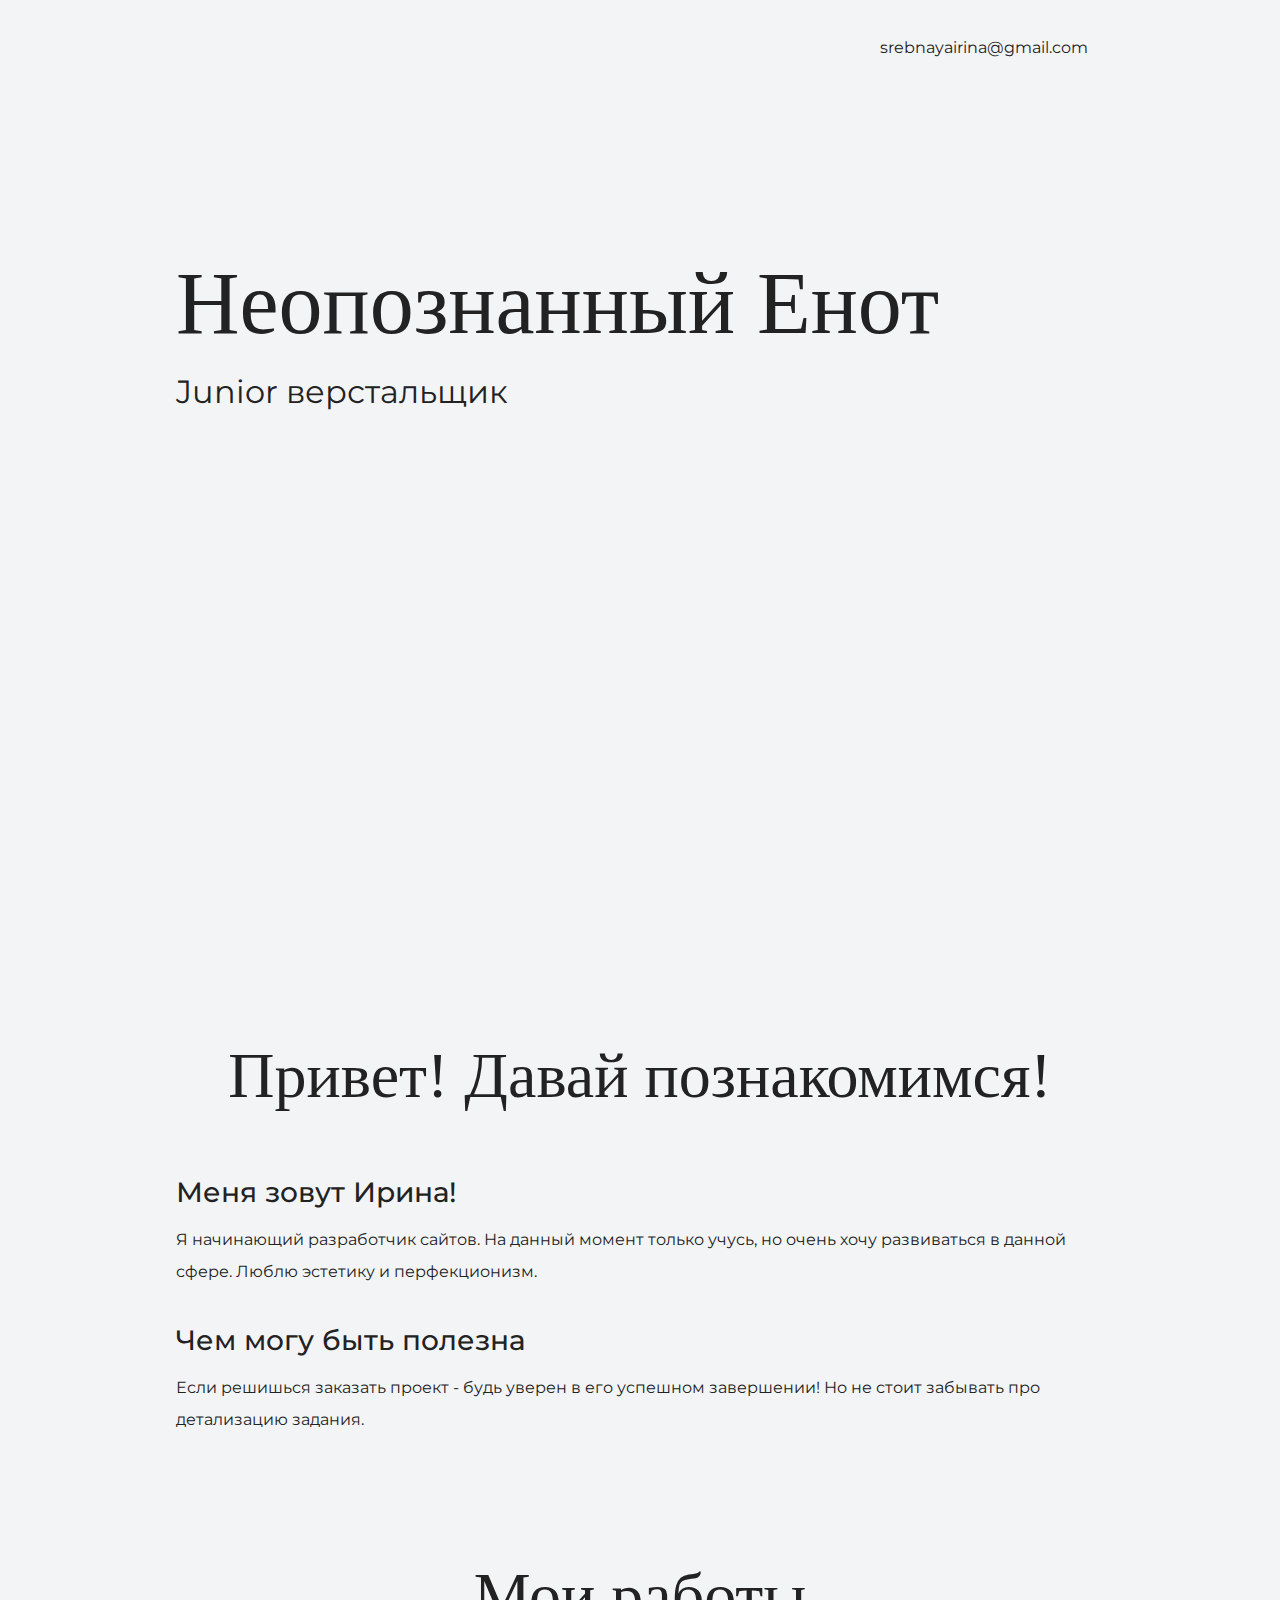
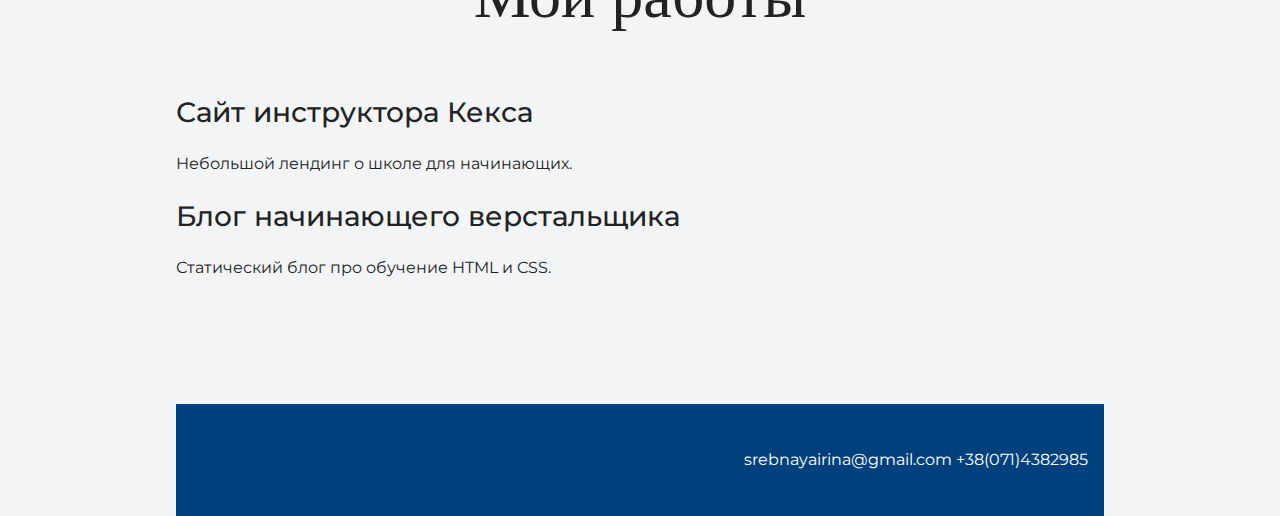
==== index.html @ e0a2facb "Загружает файлы сайта" ====
<!DOCTYPE html>
<html lang="ru">
  <head>
    <meta charset="UTF-8">
    <link rel="stylesheet" href="style.css">
    <title>Портфолио Junior верстальщика</title>
	<link href="https://fonts.googleapis.com/css?family=Montserrat:400,500,700|Old+Standard+TT&display=swap&subset=cyrillic" rel="stylesheet">
  </head>

  <body>
  <div class="container">
    <header class="page-header">
      <div class="container">
	  srebnayairina@gmail.com
	  </div>
    </header>
  </div>

	<div class="container">
    <section class="hero-image">
      <h1 class="heading">Неопознанный Енот</h1>
      <p>Junior верстальщик</p>
    </section>
	</div>

    <div class="container">
	<section class="intro">
      <h2 class="subheading">Привет! Давай познакомимся!</h2>
      <h3>Меня зовут Ирина!</h3>
      <p>Я начинающий разработчик сайтов. На данный момент только учусь, но очень хочу развиваться в данной сфере.
		 Люблю эстетику и перфекционизм.</p>
      <h3>Чем могу быть полезна</h3>
      <p>Если решишься заказать проект - будь уверен в его успешном завершении! 
		 Но не стоит забывать про детализацию задания. </p>
    </section>
	</div>

    <div class="container">
	<section class="portfolio">
      <h2 class="subheading">Мои работы</h2>

      <h3>Сайт инструктора Кекса</h3>
      <p>Небольшой лендинг о школе для начинающих.</p>

      <h3>Блог начинающего верстальщика</h3>
      <p>Статический блог про обучение HTML и CSS.</p>
    </section>
	</div>

    <div class="container">
	<footer class="page-footer">
      <div class="container">
	  srebnayairina@gmail.com
	  +38(071)4382985
	  </div>
    </footer>
	</div>
  </body>
</html>
---- style.css ----
body {
  margin: 0;
  min-width: 960px;
  font-family: "Montserrat", "Helvetica", "Arial", sans-serif;
  font-size: 16px;
  line-height: 32px;
  color: #222222;
  background-color: #f2f4f6;
  background-image: url("img/hero-bg.jpg");
  background-repeat: no-repeat;
  background-position: top center;
}

.container {
  max-width: 928px;
  margin: 0 auto;
  padding: 0 16px;
}

.page-header {
  margin: 0 0 160px;
  padding: 32px 0 32px;
}

.page-header .container,
.page-footer .container {
  max-width: 1408px;
  text-align: right;
}

.page-header a {
  margin-left: 56px;
  color: #288be6;
  text-decoration: none;
  background-repeat: no-repeat;
  background-position: left;
}

.header-email {
  padding-left: 30px;
  background-image: url("img/icon-email-header.svg");
}

.header-phone {
  padding-left: 25px;
  background-image: url("img/icon-phone-header.svg");
}

.hero-image {
  margin-bottom: 620px;
}

.hero-image .container {
  max-width: 1408px;
  text-align: center;
}

.heading {
  margin: 0 0 16px;
  font-family: "Old Standard TT", "Times", "Times New Roman", serif;
  font-size: 88px;
  line-height: 96px;
  font-weight: 400;
}

.hero-image p {
  margin: 0;
  font-size: 32px;
  line-height: 48px;
}

.intro {
  margin: 0 0 120px;
}

.subheading {
  margin: 0 0 56px;
  font-family: "Old Standard TT", "Times", "Times New Roman", serif;
  font-size: 64px;
  line-height: 80px;
  font-weight: 400;
  text-align: center;
}

.user-image {
  margin: 0 0 32px;
  text-align: center;
}

.intro h3,
.portfolio h3 {
  margin: 0 0 12px;
  font-size: 28px;
  line-height: 40px;
  font-weight: 500;
}

.intro p {
  margin: 0 0 32px;
}

.skills-list {
  margin: 0;
  padding: 0;
}

.skills-list dt {
  padding-left: 32px;
  background-repeat: no-repeat;
  background-position: left;
}

.skill-html {
  background-image: url("img/icon-html.svg");
}

.skill-css {
  background-image: url("img/icon-css.svg");
}

.level {
  margin: 4px 0 16px;
  padding: 0;
  height: 14px;
  font-size: 0;
  background-color: #ffffff;
  border: 1px solid #86c3fa;
  border-radius: 8px;
}

.level div {
  margin: 1px;
  height: 12px;
  background-color: #288be6;
  border-radius: 6px;
}

.portfolio {
  margin: 0 0 120px;
}

.projects {
  margin: 0;
  padding: 0;
  list-style: none;
}

.projects li {
  margin: 0 0 80px;
}

.project-image {
  margin: 0 0 24px;
  text-align: center;
}

.projects p {
  margin: 0 0 24px;
}

.button {
  padding: 6px 20px;
  display: inline-block;
  vertical-align: baseline;
  text-decoration: none;
  text-transform: uppercase;
  border-radius: 4px;
  background-color: #288be6;
  color: #ffffff;
}

.page-footer {
  padding: 40px 0;
  background-color: #00417d;
  color: #ffffff;
}

.page-footer a {
  margin-left: 56px;
  color: inherit;
  text-decoration: none;
  background-repeat: no-repeat;
  background-position: left;
}

.footer-email {
  padding-left: 30px;
  background-image: url("img/icon-email-footer.svg");
}

.footer-phone {
  padding-left: 25px;
  background-image: url("img/icon-phone-footer.svg");
}
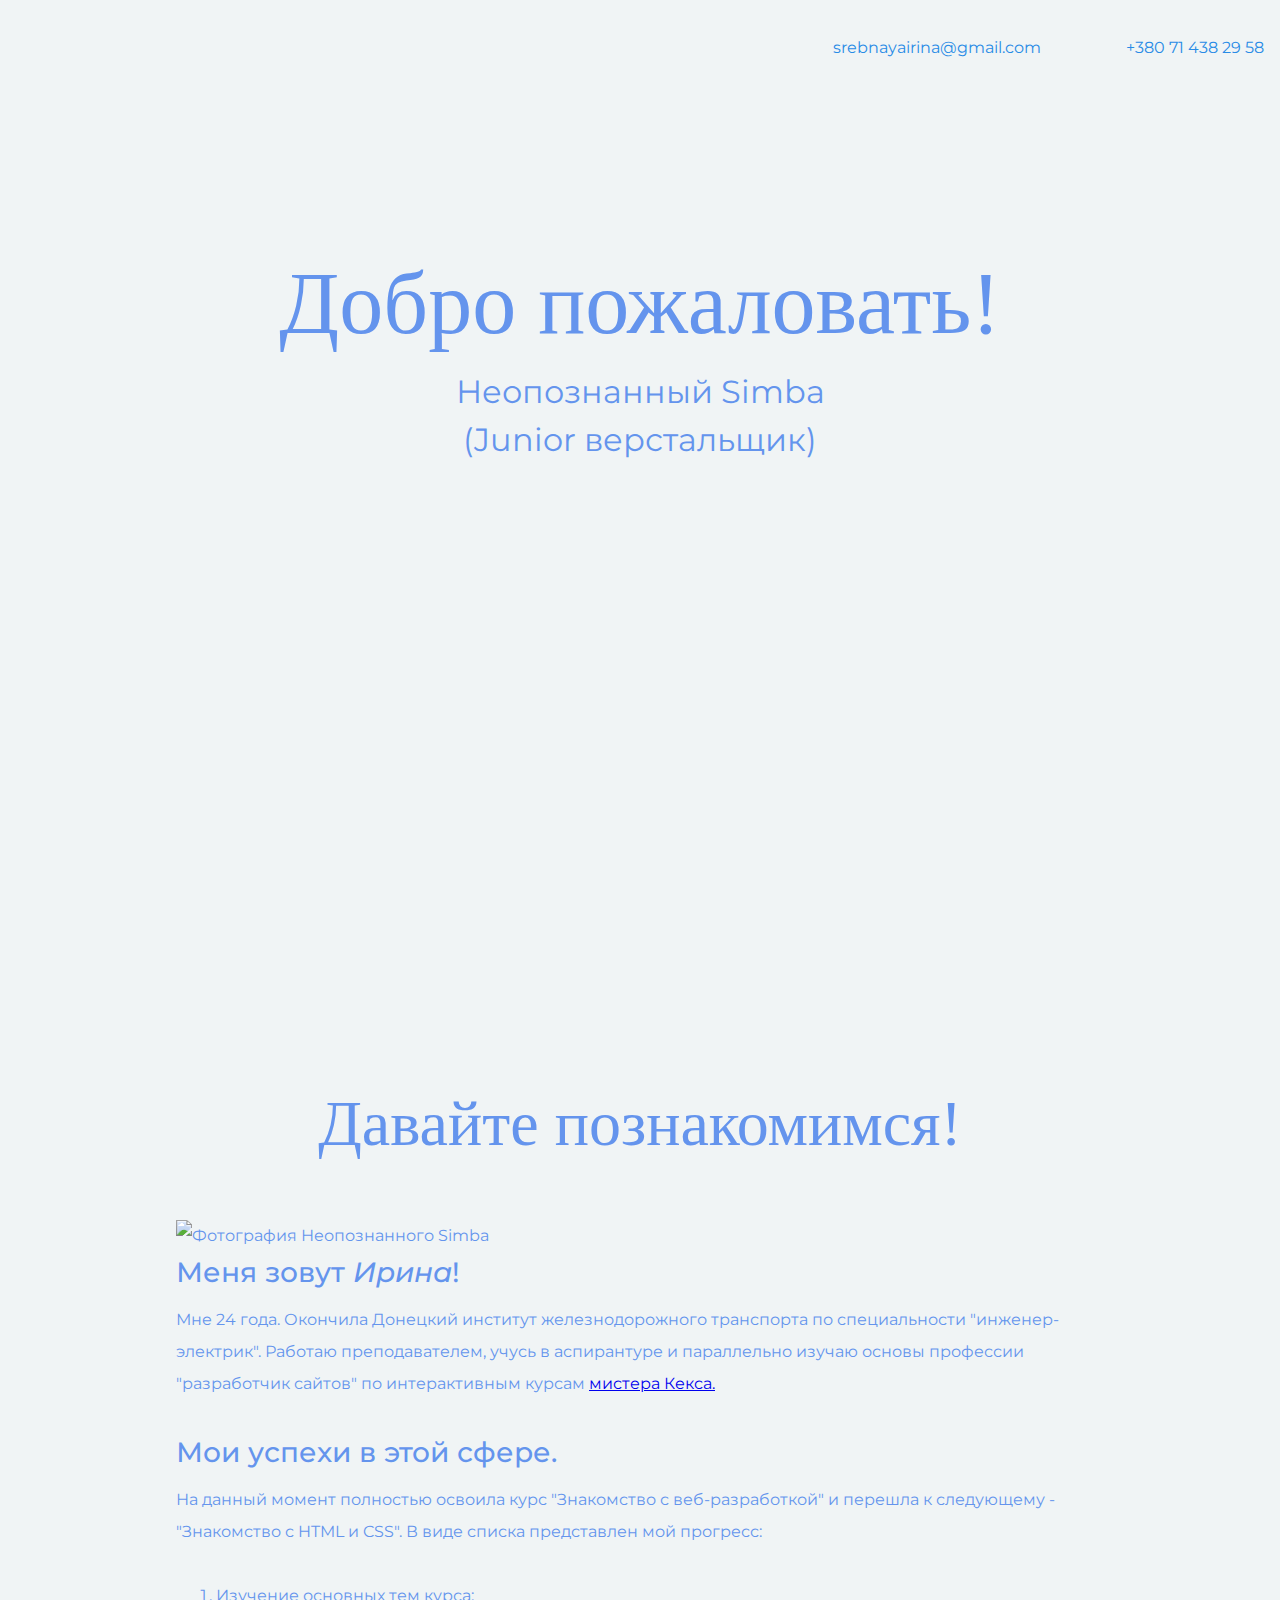
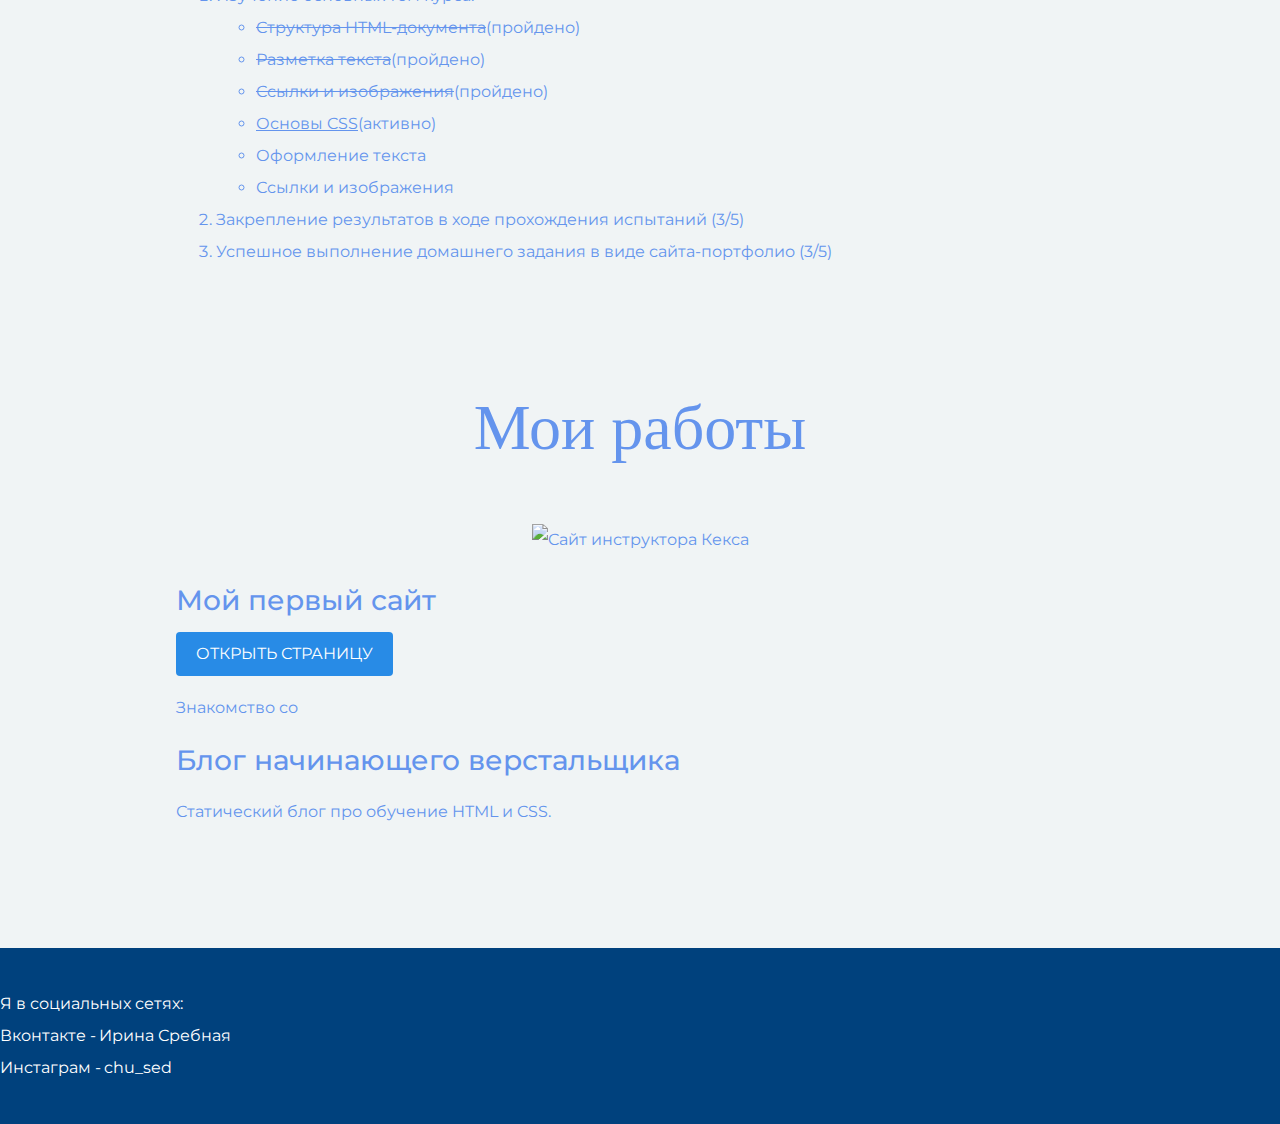
==== commit ece61f8e: "Add files via upload" ====
--- a/index.html
+++ b/index.html
@@ -8,52 +8,69 @@
   </head>
 
   <body>
-  <div class="container">
     <header class="page-header">
+    <div class="container"> 
+	<a class="header-email" href="mailto:srebnayairina@gmail.com">srebnayairina@gmail.com</a>
+	<a class="header-phone" href="tel:+380714382958">+380 71 438 29 58</a>
+	</div>
+    </header>
+
+    <section class="hero-image">
       <div class="container">
-	  srebnayairina@gmail.com
+	  <h1 class="heading">Добро пожаловать!</h1>
+      <p>Неопознанный Simba</p> 
+		<p>(Junior верстальщик)</p>
 	  </div>
-    </header>
-  </div>
+    </section>
 
+    <section class="intro">
+      <div class="container">
+	  <h2 class="subheading">Давайте познакомимся!</h2>
+	  <img src="files/user.jpg" width="928" height="536" alt="Фотография Неопознанного Simba">
+	  </figure>
+      <h3>Меня зовут <em>Ирина</em>!</h3>
+      <p>Мне 24 года. Окончила Донецкий институт железнодорожного транспорта по специальности "инженер-электрик". 
+	  Работаю преподавателем, учусь в аспирантуре и параллельно изучаю основы профессии "разработчик сайтов" 
+	  по интерактивным курсам <a href="https://htmlacademy.ru/courses">мистера Кекса.</a></p>
+      <h3>Мои успехи в этой сфере.</h3>
+      <p>
+		  На данный момент полностью освоила курс "Знакомство с веб-разработкой" и перешла к следующему - "Знакомство с HTML и CSS". В виде списка представлен мой прогресс: 
+		  <ol> 
+		  <li>Изучение основных тем курса:
+			<ul type=a>
+			<li><del>Структура HTML-документа</del>(пройдено)</li>
+			<li><del>Разметка текста</del>(пройдено)</li>
+			<li><del>Ссылки и изображения</del>(пройдено)</li>
+			<li><ins>Основы CSS</ins>(активно)</li>
+			<li>Оформление текста</li>
+			<li>Ссылки и изображения</li>
+			</ul>
+		  <li>Закрепление результатов в ходе прохождения испытаний (3/5)
+		  <li>Успешное выполнение домашнего задания в виде сайта-портфолио (3/5)
+		  </ol>
+	  </p>
+	  </div>
+    </section>
+
+    <section class="portfolio">
 	<div class="container">
-    <section class="hero-image">
-      <h1 class="heading">Неопознанный Енот</h1>
-      <p>Junior верстальщик</p>
-    </section>
-	</div>
-
-    <div class="container">
-	<section class="intro">
-      <h2 class="subheading">Привет! Давай познакомимся!</h2>
-      <h3>Меня зовут Ирина!</h3>
-      <p>Я начинающий разработчик сайтов. На данный момент только учусь, но очень хочу развиваться в данной сфере.
-		 Люблю эстетику и перфекционизм.</p>
-      <h3>Чем могу быть полезна</h3>
-      <p>Если решишься заказать проект - будь уверен в его успешном завершении! 
-		 Но не стоит забывать про детализацию задания. </p>
-    </section>
-	</div>
-
-    <div class="container">
-	<section class="portfolio">
       <h2 class="subheading">Мои работы</h2>
-
-      <h3>Сайт инструктора Кекса</h3>
-      <p>Небольшой лендинг о школе для начинающих.</p>
+		<figure class="project-image">
+		<img src="files/project.jpg" width="928" height="536" alt="Cайт инструктора Кекса">
+		</figure>
+      <h3>Мой первый сайт</h3>
+	  <a class="button" href="index.html">Открыть страницу</a>
+      <p>Знакомство со </p>
 
       <h3>Блог начинающего верстальщика</h3>
       <p>Статический блог про обучение HTML и CSS.</p>
-    </section>
-	</div>
+    </div>
+	</section>
 
-    <div class="container">
-	<footer class="page-footer">
-      <div class="container">
-	  srebnayairina@gmail.com
-	  +38(071)4382985
-	  </div>
+    <footer class="page-footer">
+      Я в социальных сетях:</br>
+	  Вконтакте -<a href="https://vk.com/irina_srebnaya">Ирина Сребная</a></br>
+	  Инстаграм -<a href="https://www.instagram.com/chu_sed">chu_sed</a></br>
     </footer>
-	</div>
   </body>
 </html>--- a/style.css
+++ b/style.css
@@ -1,194 +1,194 @@
-body {
-  margin: 0;
-  min-width: 960px;
-  font-family: "Montserrat", "Helvetica", "Arial", sans-serif;
-  font-size: 16px;
-  line-height: 32px;
-  color: #222222;
-  background-color: #f2f4f6;
-  background-image: url("img/hero-bg.jpg");
-  background-repeat: no-repeat;
-  background-position: top center;
-}
-
-.container {
-  max-width: 928px;
-  margin: 0 auto;
-  padding: 0 16px;
-}
-
-.page-header {
-  margin: 0 0 160px;
-  padding: 32px 0 32px;
-}
-
-.page-header .container,
-.page-footer .container {
-  max-width: 1408px;
-  text-align: right;
-}
-
-.page-header a {
-  margin-left: 56px;
-  color: #288be6;
-  text-decoration: none;
-  background-repeat: no-repeat;
-  background-position: left;
-}
-
-.header-email {
-  padding-left: 30px;
-  background-image: url("img/icon-email-header.svg");
-}
-
-.header-phone {
-  padding-left: 25px;
-  background-image: url("img/icon-phone-header.svg");
-}
-
-.hero-image {
-  margin-bottom: 620px;
-}
-
-.hero-image .container {
-  max-width: 1408px;
-  text-align: center;
-}
-
-.heading {
-  margin: 0 0 16px;
-  font-family: "Old Standard TT", "Times", "Times New Roman", serif;
-  font-size: 88px;
-  line-height: 96px;
-  font-weight: 400;
-}
-
-.hero-image p {
-  margin: 0;
-  font-size: 32px;
-  line-height: 48px;
-}
-
-.intro {
-  margin: 0 0 120px;
-}
-
-.subheading {
-  margin: 0 0 56px;
-  font-family: "Old Standard TT", "Times", "Times New Roman", serif;
-  font-size: 64px;
-  line-height: 80px;
-  font-weight: 400;
-  text-align: center;
-}
-
-.user-image {
-  margin: 0 0 32px;
-  text-align: center;
-}
-
-.intro h3,
-.portfolio h3 {
-  margin: 0 0 12px;
-  font-size: 28px;
-  line-height: 40px;
-  font-weight: 500;
-}
-
-.intro p {
-  margin: 0 0 32px;
-}
-
-.skills-list {
-  margin: 0;
-  padding: 0;
-}
-
-.skills-list dt {
-  padding-left: 32px;
-  background-repeat: no-repeat;
-  background-position: left;
-}
-
-.skill-html {
-  background-image: url("img/icon-html.svg");
-}
-
-.skill-css {
-  background-image: url("img/icon-css.svg");
-}
-
-.level {
-  margin: 4px 0 16px;
-  padding: 0;
-  height: 14px;
-  font-size: 0;
-  background-color: #ffffff;
-  border: 1px solid #86c3fa;
-  border-radius: 8px;
-}
-
-.level div {
-  margin: 1px;
-  height: 12px;
-  background-color: #288be6;
-  border-radius: 6px;
-}
-
-.portfolio {
-  margin: 0 0 120px;
-}
-
-.projects {
-  margin: 0;
-  padding: 0;
-  list-style: none;
-}
-
-.projects li {
-  margin: 0 0 80px;
-}
-
-.project-image {
-  margin: 0 0 24px;
-  text-align: center;
-}
-
-.projects p {
-  margin: 0 0 24px;
-}
-
-.button {
-  padding: 6px 20px;
-  display: inline-block;
-  vertical-align: baseline;
-  text-decoration: none;
-  text-transform: uppercase;
-  border-radius: 4px;
-  background-color: #288be6;
-  color: #ffffff;
-}
-
-.page-footer {
-  padding: 40px 0;
-  background-color: #00417d;
-  color: #ffffff;
-}
-
-.page-footer a {
-  margin-left: 56px;
-  color: inherit;
-  text-decoration: none;
-  background-repeat: no-repeat;
-  background-position: left;
-}
-
-.footer-email {
-  padding-left: 30px;
-  background-image: url("img/icon-email-footer.svg");
-}
-
-.footer-phone {
-  padding-left: 25px;
-  background-image: url("img/icon-phone-footer.svg");
+body {
+  margin: 0;
+  min-width: 960px;
+  font-family: "Montserrat", "Helvetica", "Arial", sans-serif;
+  font-size: 16px;
+  line-height: 32px;
+  color: #6494ed;
+  background-color: #f0f4f5;
+  background-image: url("img/hero-bg.jpg");
+  background-repeat: no-repeat;
+  background-position: top center;
+}
+
+.container {
+  max-width: 928px;
+  margin: 0 auto;
+  padding: 0 16px;
+}
+
+.page-header {
+  margin: 0 0 160px;
+  padding: 32px 0 32px;
+}
+
+.page-header .container,
+.page-footer .container {
+  max-width: 1408px;
+  text-align: right;
+}
+
+.page-header a {
+  margin-left: 56px;
+  color: #288be6;
+  text-decoration: none;
+  background-repeat: no-repeat;
+  background-position: left;
+}
+
+.header-email {
+  padding-left: 30px;
+  background-image: url("img/icon-email-header.svg");
+}
+
+.header-phone {
+  padding-left: 25px;
+  background-image: url("img/icon-phone-header.svg");
+}
+
+.hero-image {
+  margin-bottom: 620px;
+}
+
+.hero-image .container {
+  max-width: 1408px;
+  text-align: center;
+}
+
+.heading {
+  margin: 0 0 16px;
+  font-family: "Old Standard TT", "Times", "Times New Roman", serif;
+  font-size: 88px;
+  line-height: 96px;
+  font-weight: 400;
+}
+
+.hero-image p {
+  margin: 0;
+  font-size: 32px;
+  line-height: 48px;
+}
+
+.intro {
+  margin: 0 0 120px;
+}
+
+.subheading {
+  margin: 0 0 56px;
+  font-family: "Old Standard TT", "Times", "Times New Roman", serif;
+  font-size: 64px;
+  line-height: 80px;
+  font-weight: 400;
+  text-align: center;
+}
+
+.user-image {
+  margin: 0 0 32px;
+  text-align: center;
+}
+
+.intro h3,
+.portfolio h3 {
+  margin: 0 0 12px;
+  font-size: 28px;
+  line-height: 40px;
+  font-weight: 500;
+}
+
+.intro p {
+  margin: 0 0 32px;
+}
+
+.skills-list {
+  margin: 0;
+  padding: 0;
+}
+
+.skills-list dt {
+  padding-left: 32px;
+  background-repeat: no-repeat;
+  background-position: left;
+}
+
+.skill-html {
+  background-image: url("img/icon-html.svg");
+}
+
+.skill-css {
+  background-image: url("img/icon-css.svg");
+}
+
+.level {
+  margin: 4px 0 16px;
+  padding: 0;
+  height: 14px;
+  font-size: 0;
+  background-color: #ffffff;
+  border: 1px solid #86c3fa;
+  border-radius: 8px;
+}
+
+.level div {
+  margin: 1px;
+  height: 12px;
+  background-color: #288be6;
+  border-radius: 6px;
+}
+
+.portfolio {
+  margin: 0 0 120px;
+}
+
+.projects {
+  margin: 0;
+  padding: 0;
+  list-style: none;
+}
+
+.projects li {
+  margin: 0 0 80px;
+}
+
+.project-image {
+  margin: 0 0 24px;
+  text-align: center;
+}
+
+.projects p {
+  margin: 0 0 24px;
+}
+
+.button {
+  padding: 6px 20px;
+  display: inline-block;
+  vertical-align: baseline;
+  text-decoration: none;
+  text-transform: uppercase;
+  border-radius: 4px;
+  background-color: #288be6;
+  color: #ffffff;
+}
+
+.page-footer {
+  padding: 40px 0;
+  background-color: #00417d;
+  color: #ffffff;
+}
+
+.page-footer a {
+  margin-left: 3px;
+  color: inherit;
+  text-decoration: none;
+  background-repeat: no-repeat;
+  background-position: left;
+}
+
+.footer-email {
+  padding-left: 30px;
+  background-image: url("img/icon-email-footer.svg");
+}
+
+.footer-phone {
+  padding-left: 25px;
+  background-image: url("img/icon-phone-footer.svg");
 }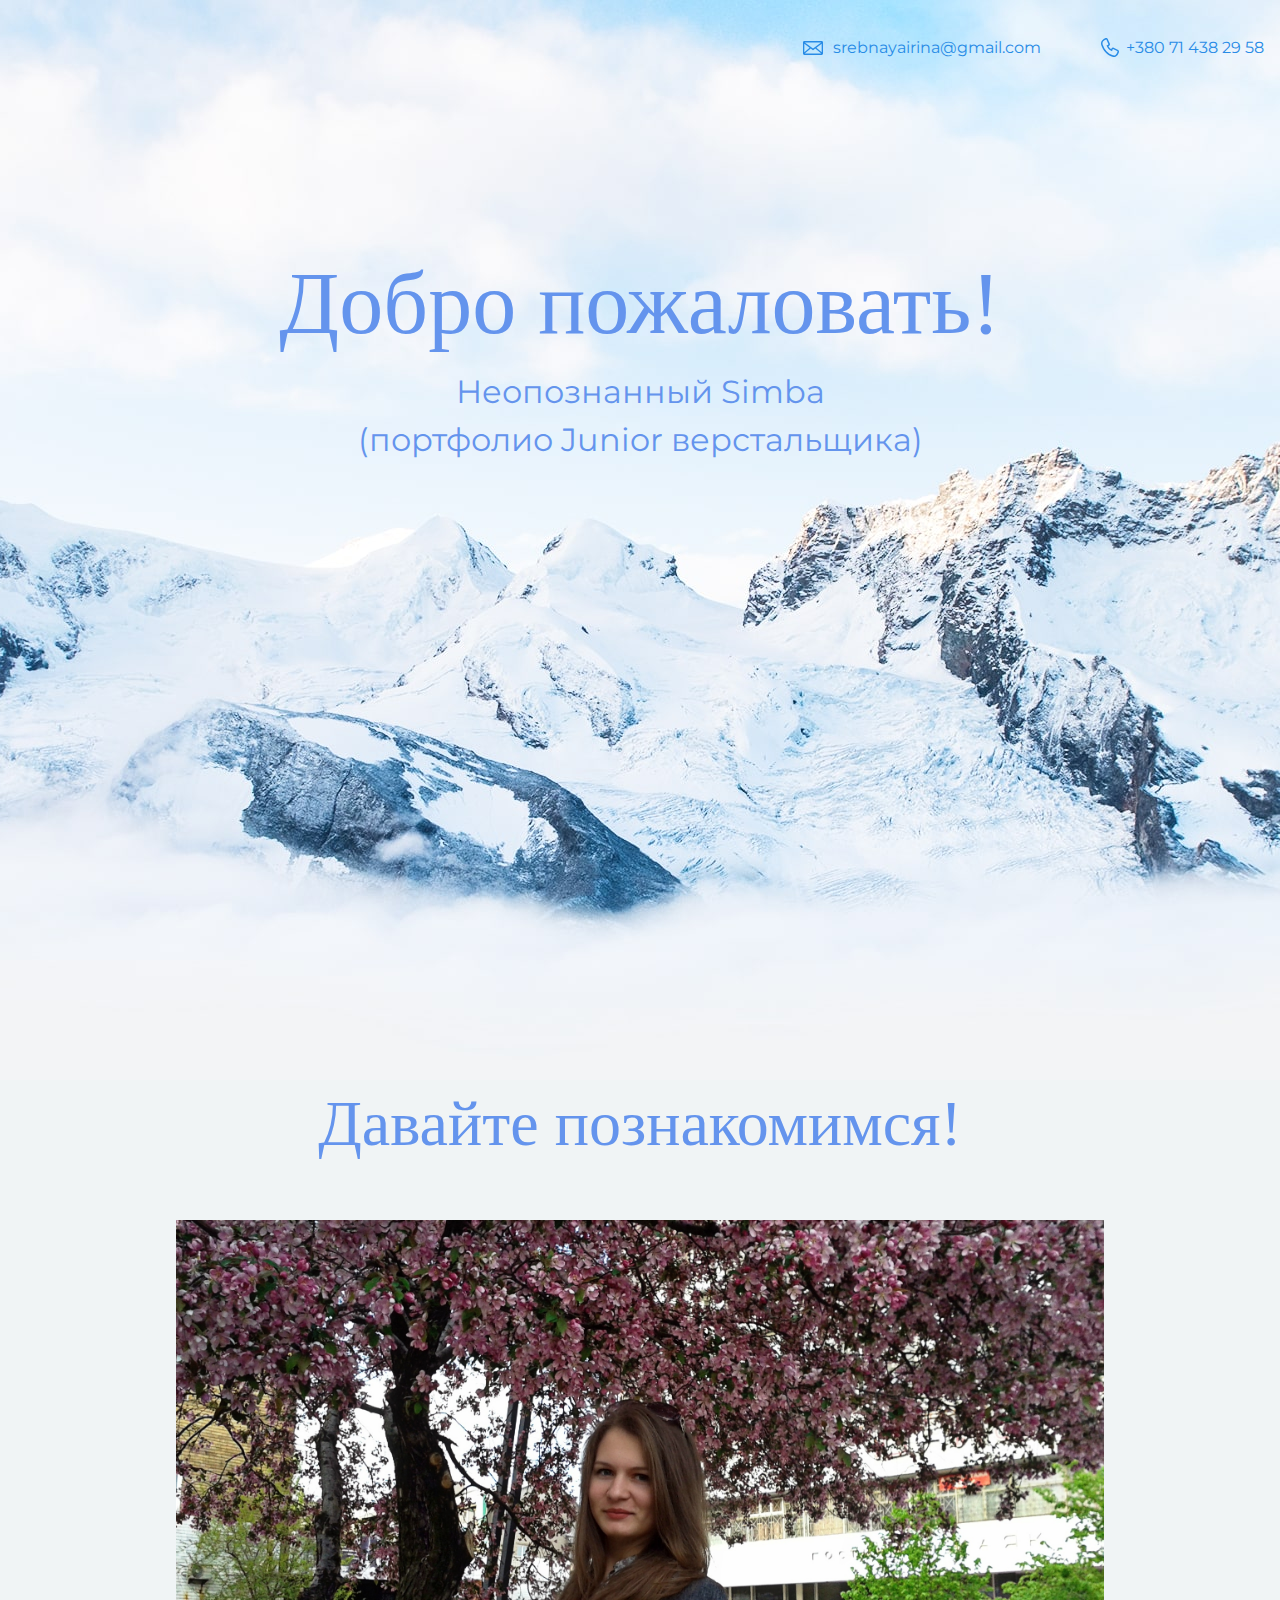
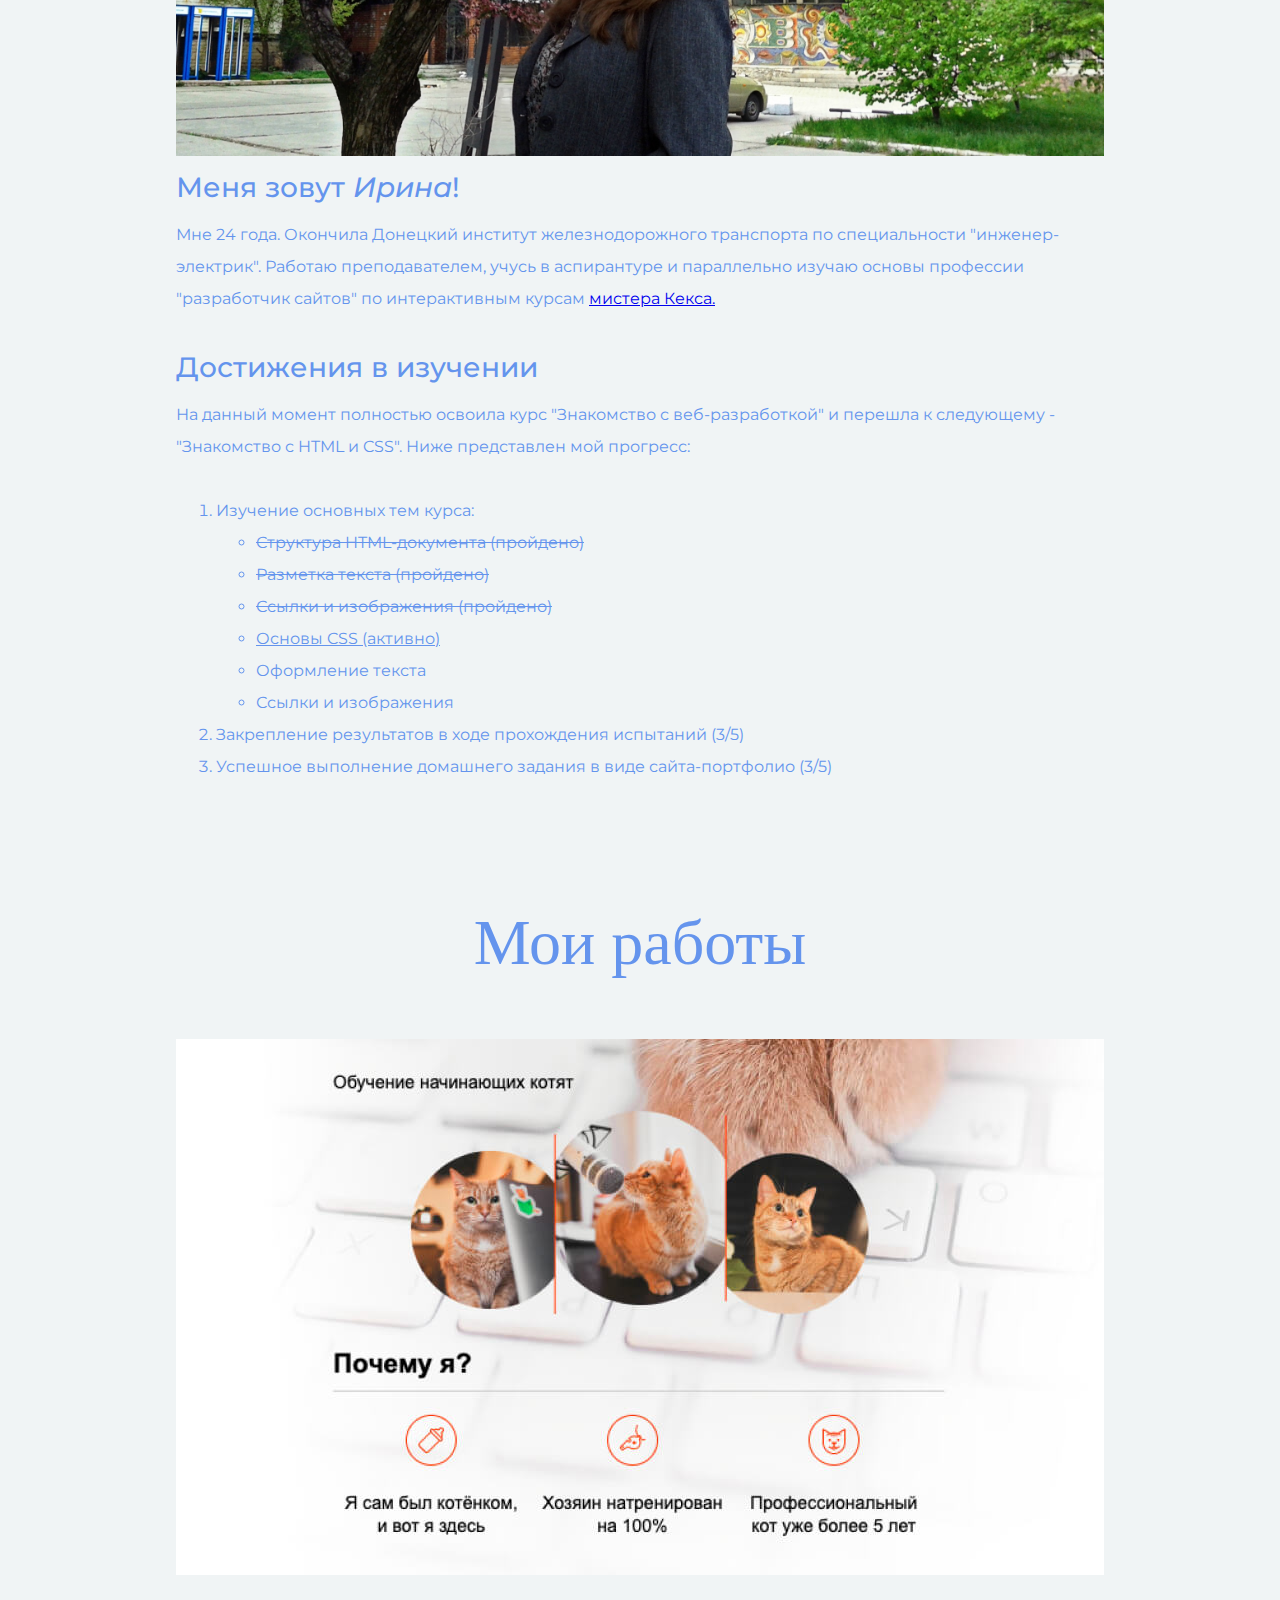
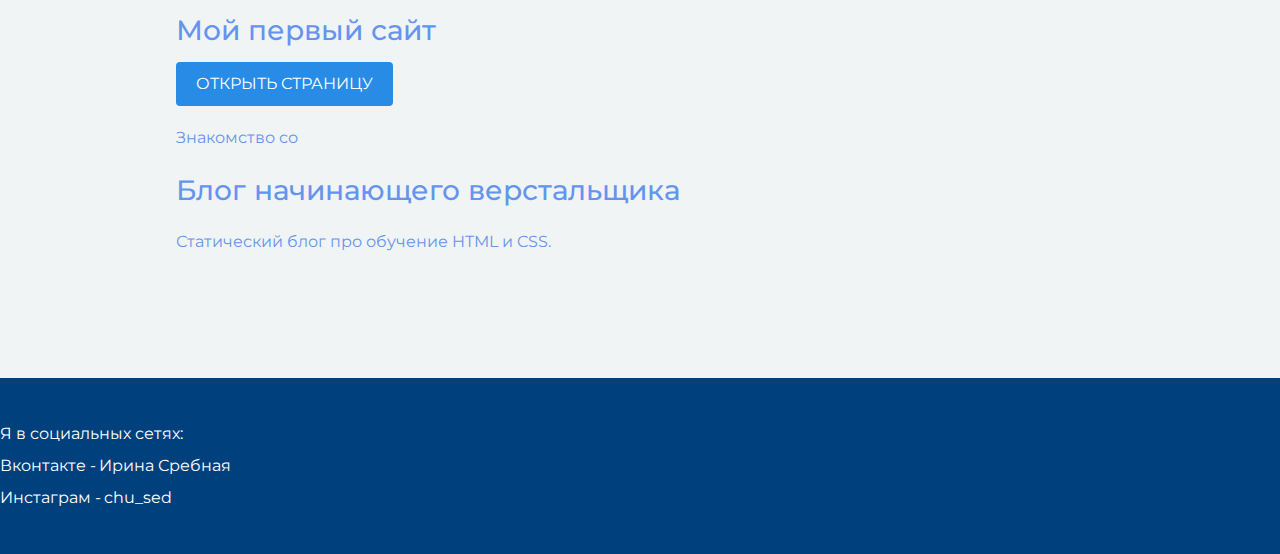
==== commit cda531ed: "Add files via upload" ====
--- a/index.html
+++ b/index.html
@@ -19,7 +19,7 @@
       <div class="container">
 	  <h1 class="heading">Добро пожаловать!</h1>
       <p>Неопознанный Simba</p> 
-		<p>(Junior верстальщик)</p>
+		<p>(портфолио Junior верстальщика)</p>
 	  </div>
     </section>
 
@@ -32,16 +32,16 @@
       <p>Мне 24 года. Окончила Донецкий институт железнодорожного транспорта по специальности "инженер-электрик". 
 	  Работаю преподавателем, учусь в аспирантуре и параллельно изучаю основы профессии "разработчик сайтов" 
 	  по интерактивным курсам <a href="https://htmlacademy.ru/courses">мистера Кекса.</a></p>
-      <h3>Мои успехи в этой сфере.</h3>
+      <h3>Достижения в изучении</h3>
       <p>
-		  На данный момент полностью освоила курс "Знакомство с веб-разработкой" и перешла к следующему - "Знакомство с HTML и CSS". В виде списка представлен мой прогресс: 
+		  На данный момент полностью освоила курс "Знакомство с веб-разработкой" и перешла к следующему - "Знакомство с HTML и CSS". Ниже представлен мой прогресс: 
 		  <ol> 
 		  <li>Изучение основных тем курса:
 			<ul type=a>
-			<li><del>Структура HTML-документа</del>(пройдено)</li>
-			<li><del>Разметка текста</del>(пройдено)</li>
-			<li><del>Ссылки и изображения</del>(пройдено)</li>
-			<li><ins>Основы CSS</ins>(активно)</li>
+			<li><del>Структура HTML-документа (пройдено)</del></li>
+			<li><del>Разметка текста (пройдено)</del></li>
+			<li><del>Ссылки и изображения (пройдено)</del></li>
+			<li><ins>Основы CSS (активно)</ins></li>
 			<li>Оформление текста</li>
 			<li>Ссылки и изображения</li>
 			</ul>
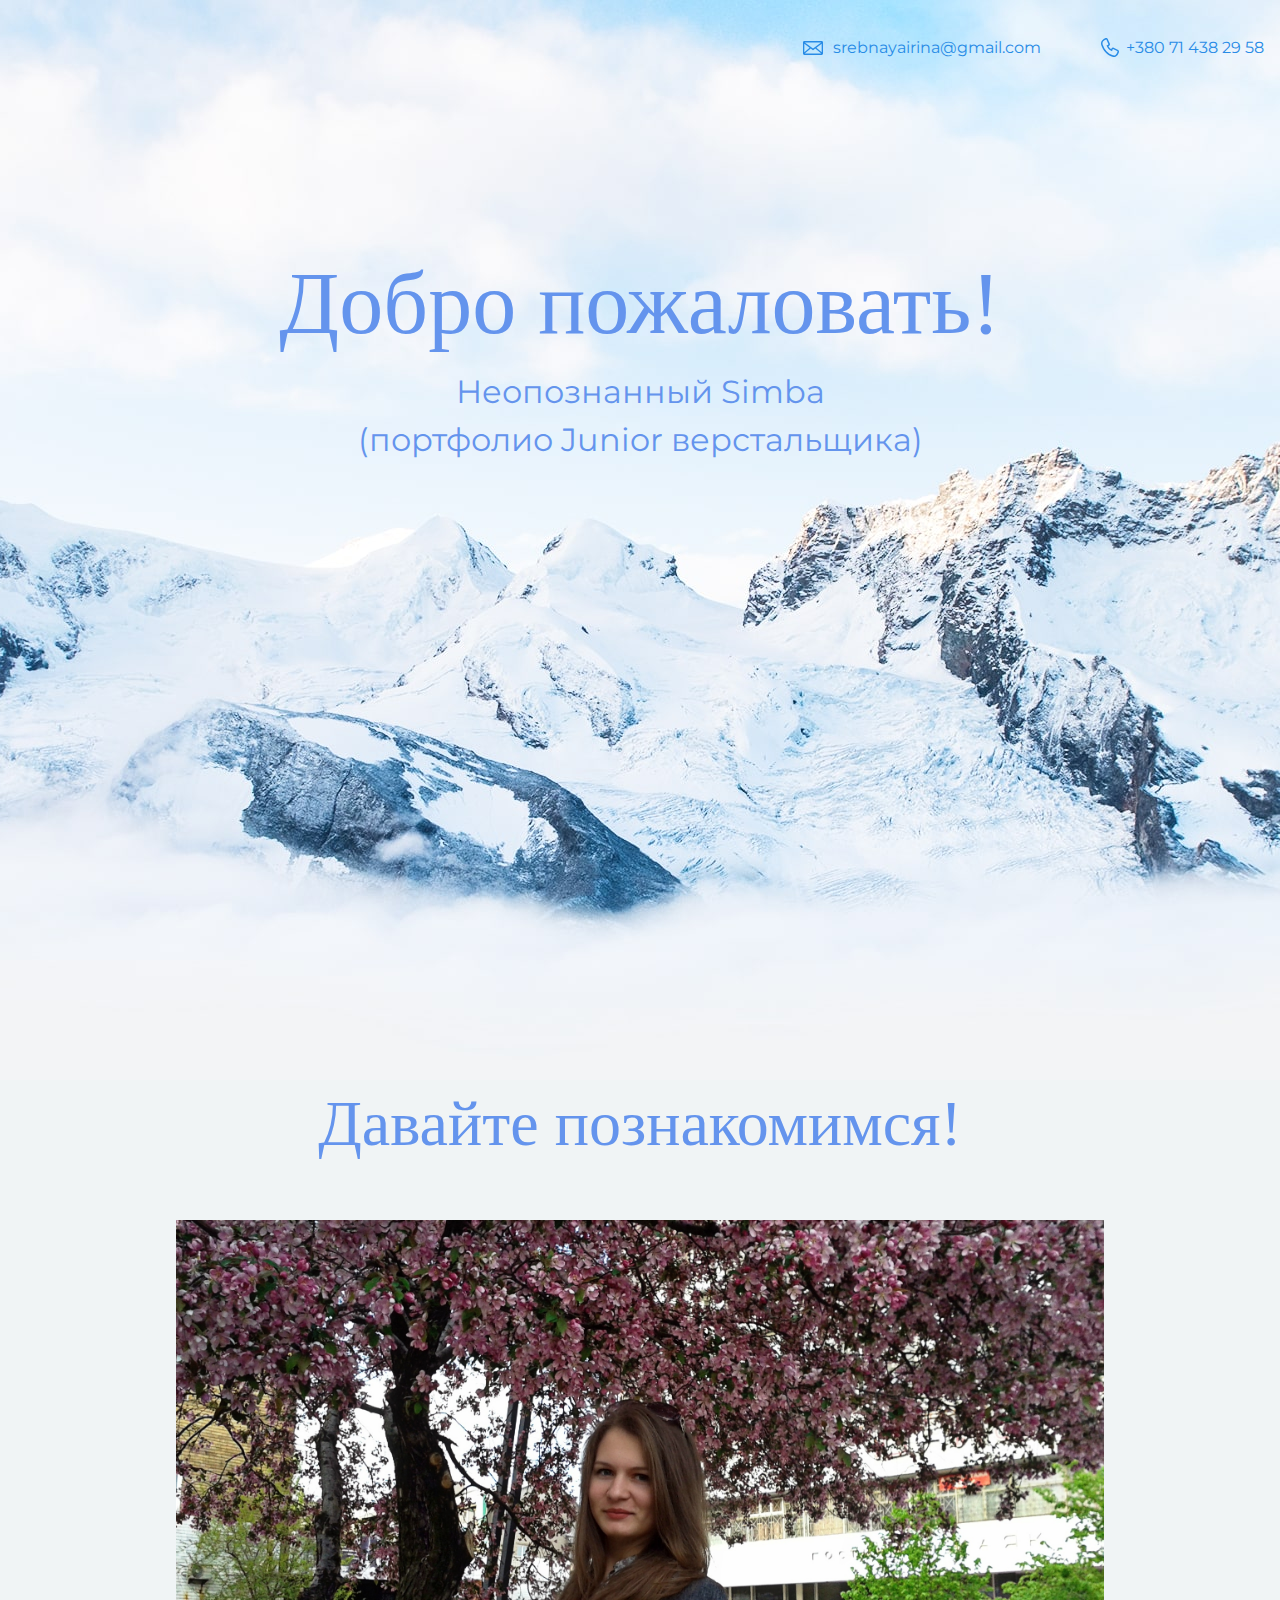
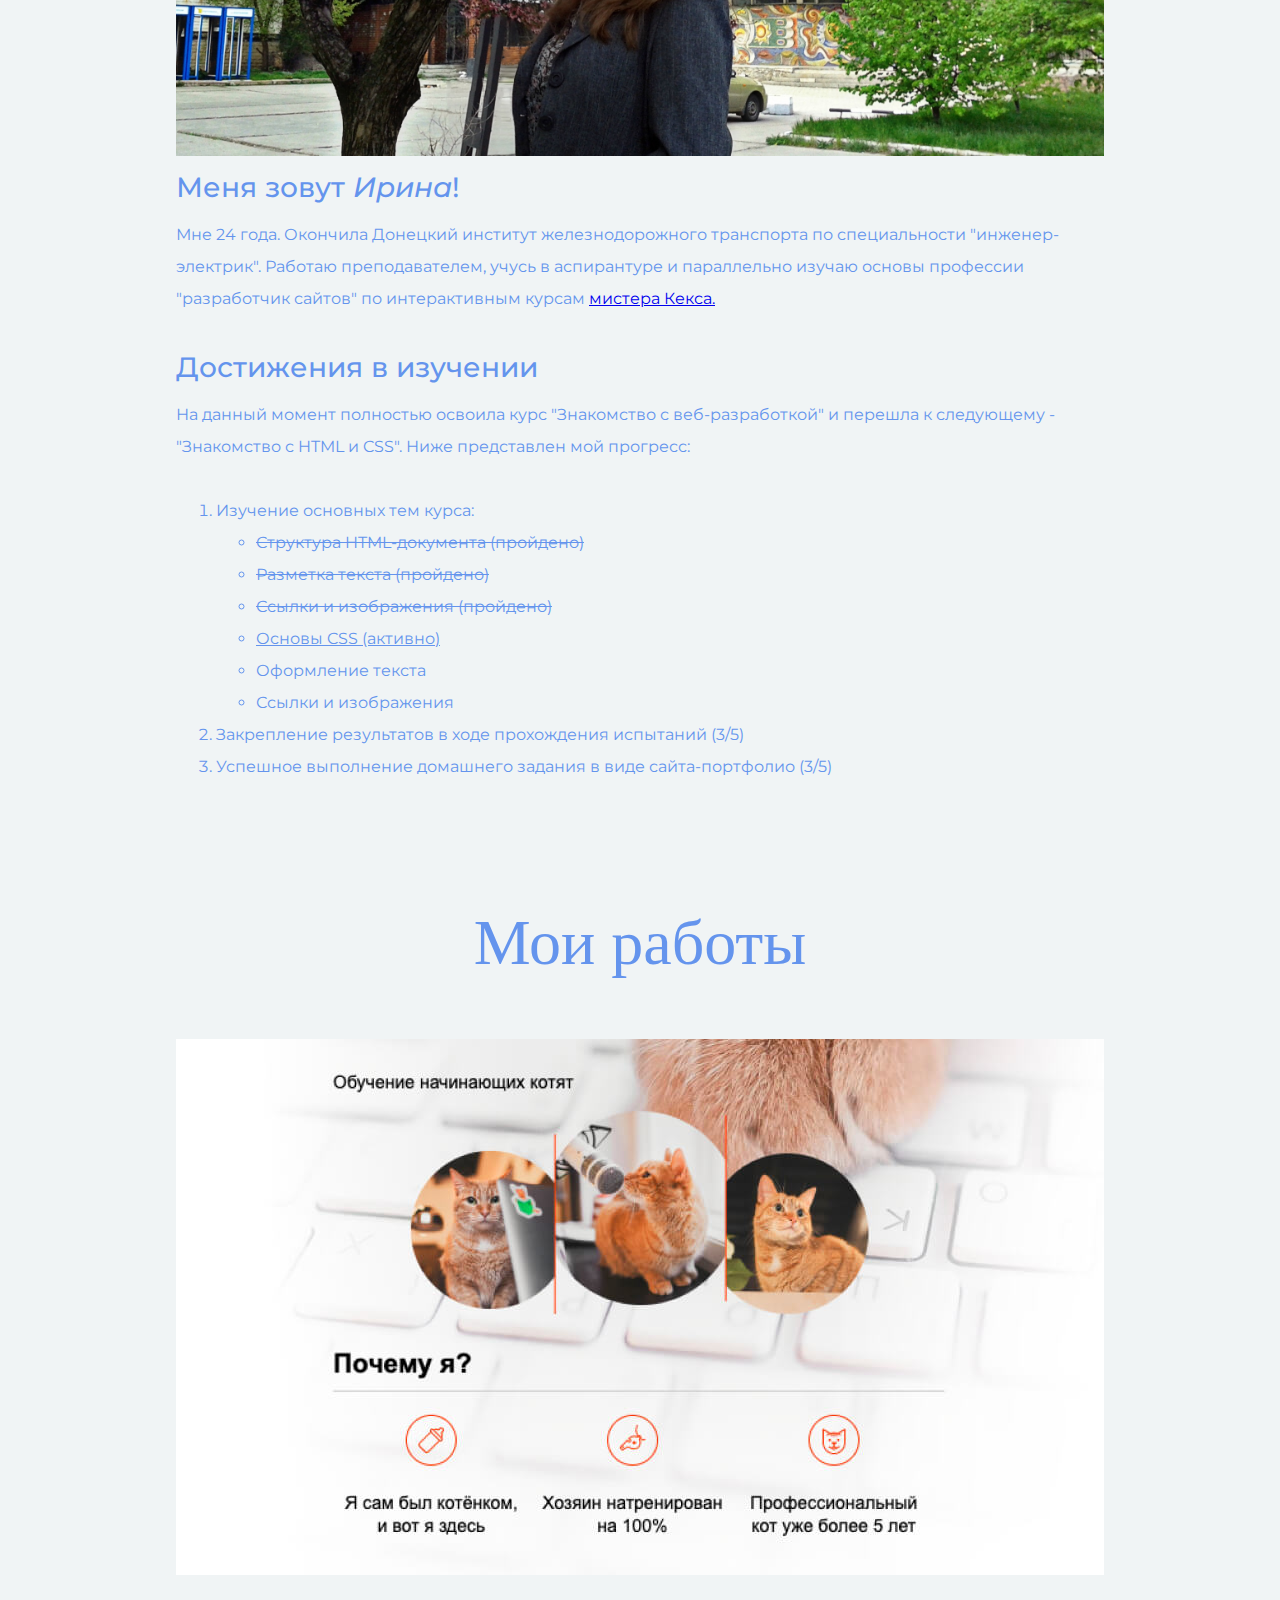
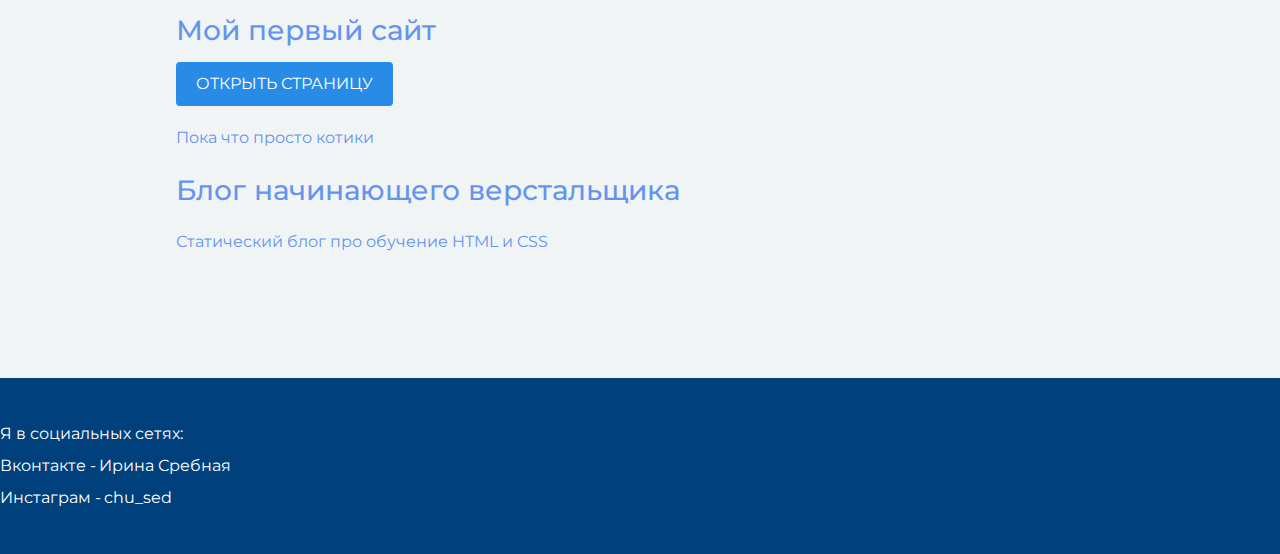
==== commit 42d9844c: "Add files via upload" ====
--- a/index.html
+++ b/index.html
@@ -60,10 +60,10 @@
 		</figure>
       <h3>Мой первый сайт</h3>
 	  <a class="button" href="index.html">Открыть страницу</a>
-      <p>Знакомство со </p>
+      <p>Пока что просто котики</p>
 
       <h3>Блог начинающего верстальщика</h3>
-      <p>Статический блог про обучение HTML и CSS.</p>
+      <p>Статический блог про обучение HTML и CSS</p>
     </div>
 	</section>
 
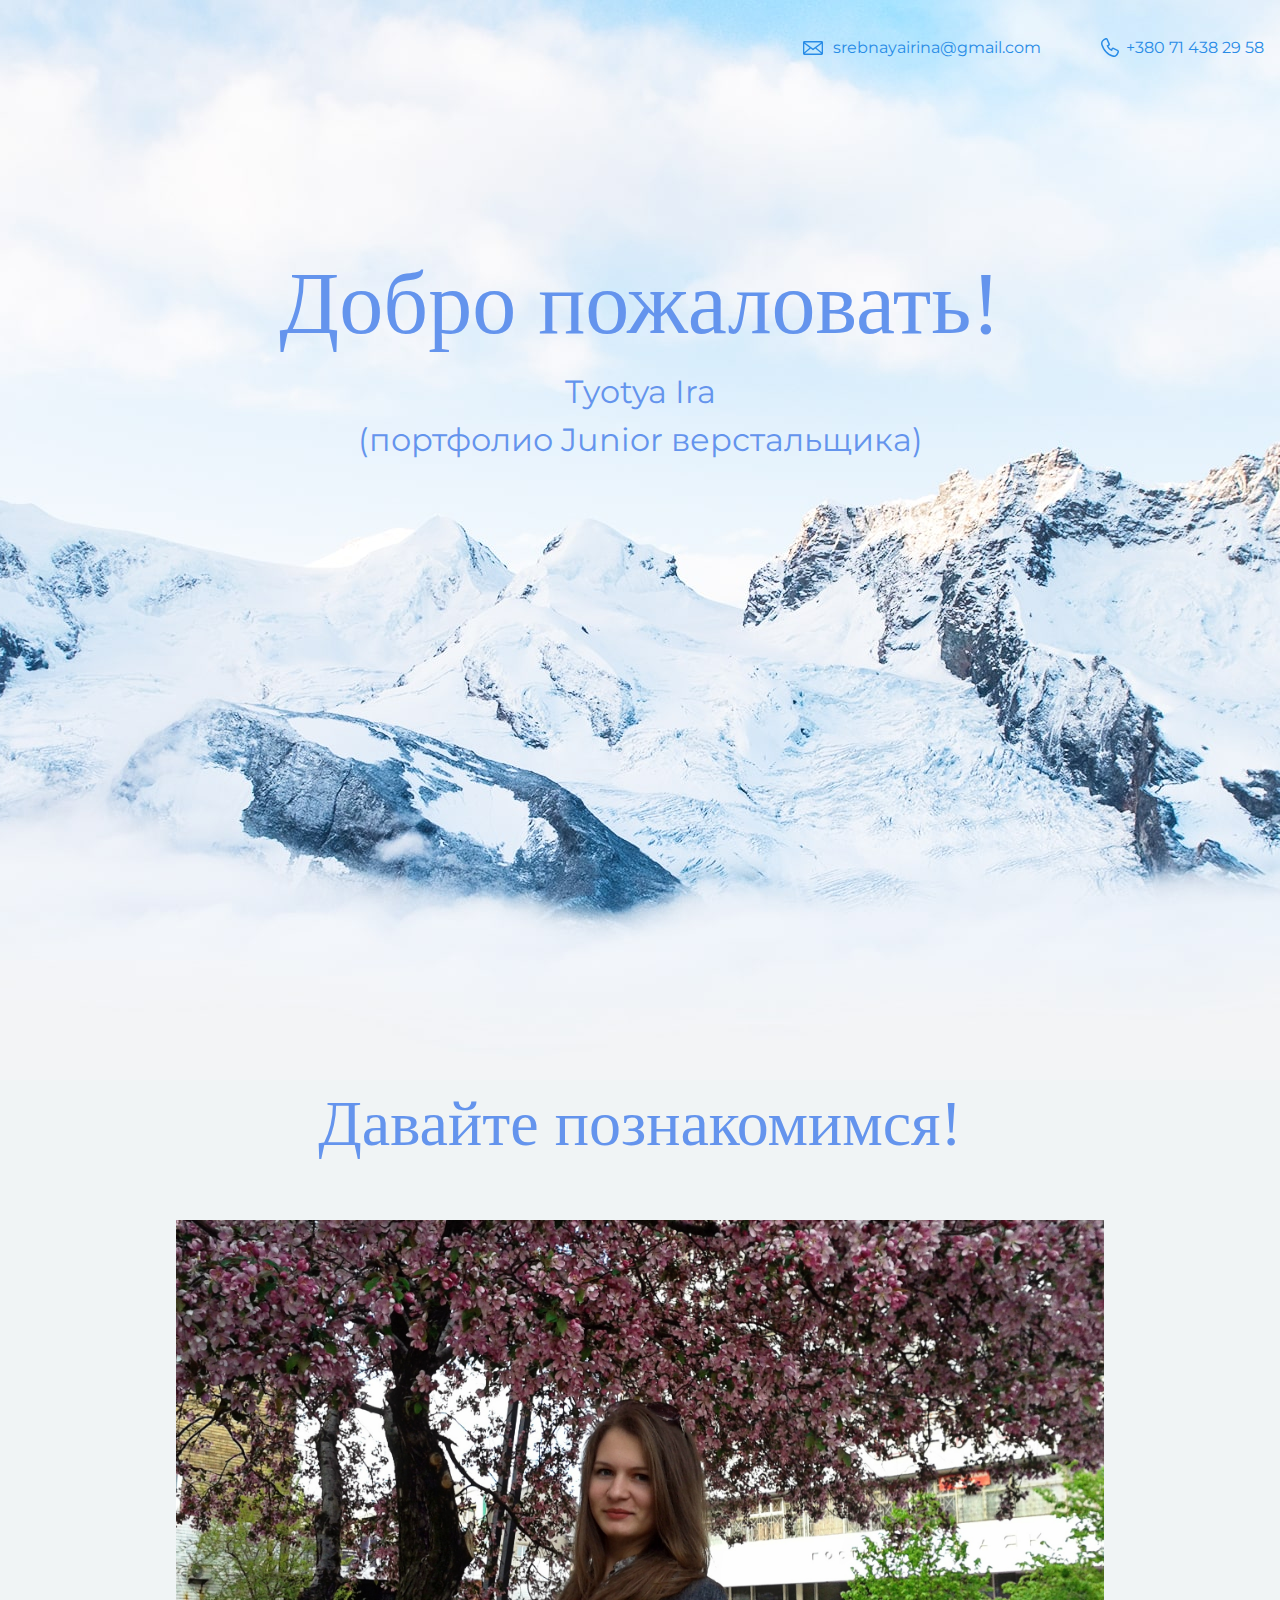
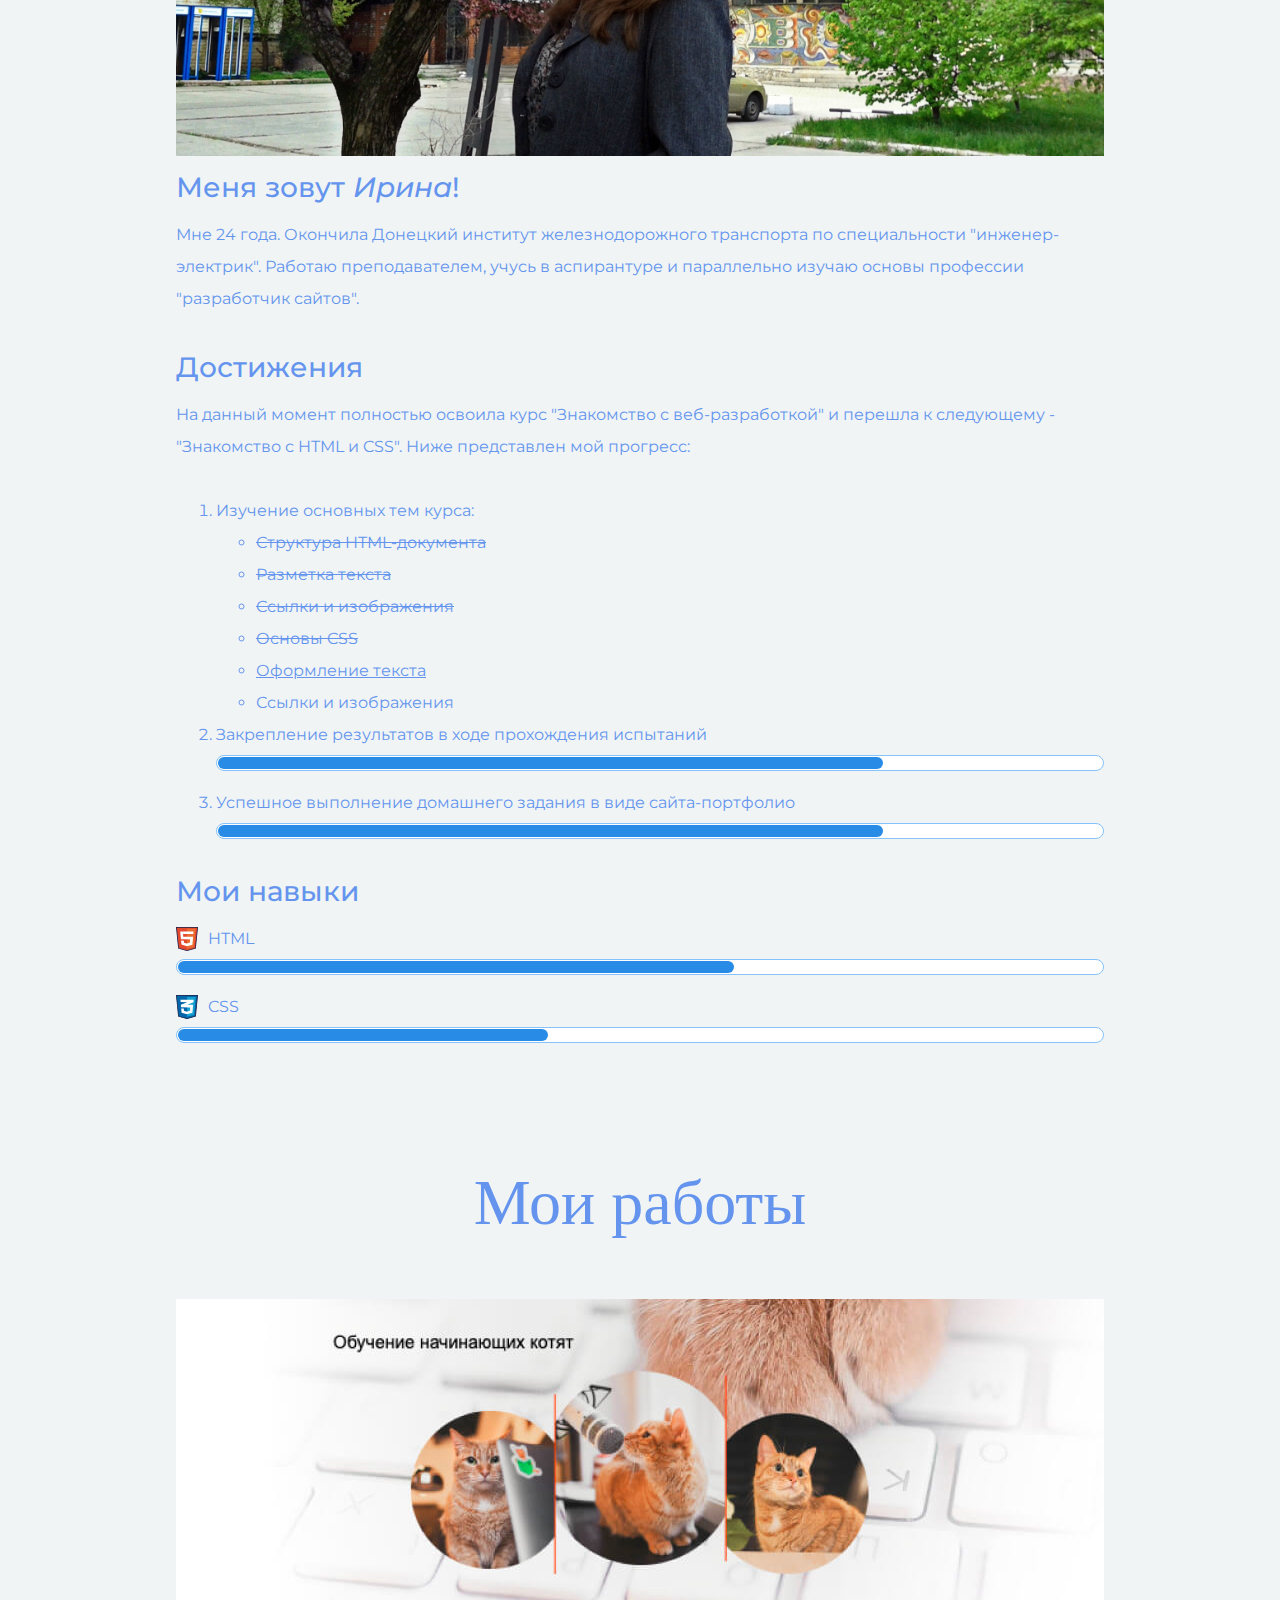
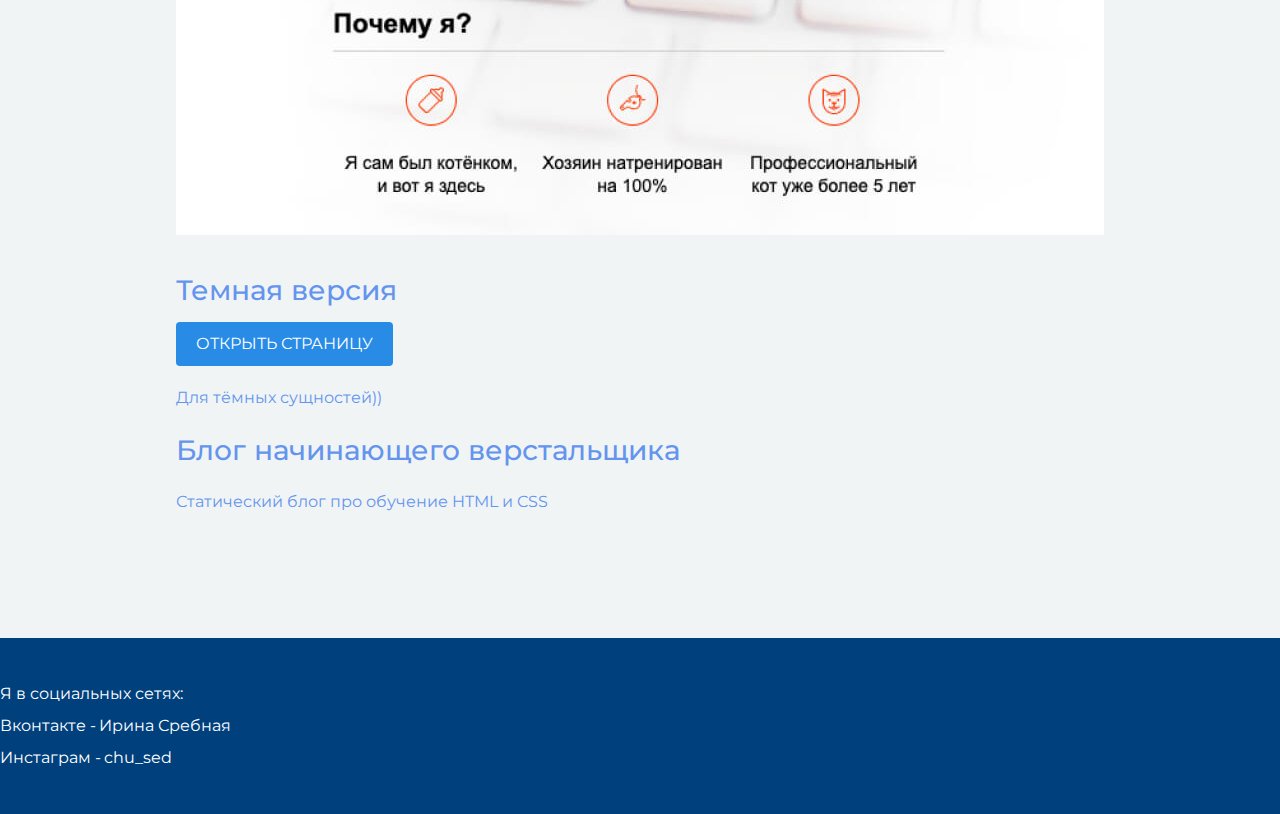
==== commit 0c475970: "Add files via upload" ====
--- a/index.html
+++ b/index.html
@@ -18,7 +18,7 @@
     <section class="hero-image">
       <div class="container">
 	  <h1 class="heading">Добро пожаловать!</h1>
-      <p>Неопознанный Simba</p> 
+      <p>Tyotya Ira</p> 
 		<p>(портфолио Junior верстальщика)</p>
 	  </div>
     </section>
@@ -26,30 +26,39 @@
     <section class="intro">
       <div class="container">
 	  <h2 class="subheading">Давайте познакомимся!</h2>
-	  <img src="files/user.jpg" width="928" height="536" alt="Фотография Неопознанного Simba">
+	  <img src="files/user.jpg" width="928" height="536" alt="Фотография Tyotya Ira">
 	  </figure>
       <h3>Меня зовут <em>Ирина</em>!</h3>
       <p>Мне 24 года. Окончила Донецкий институт железнодорожного транспорта по специальности "инженер-электрик". 
-	  Работаю преподавателем, учусь в аспирантуре и параллельно изучаю основы профессии "разработчик сайтов" 
-	  по интерактивным курсам <a href="https://htmlacademy.ru/courses">мистера Кекса.</a></p>
-      <h3>Достижения в изучении</h3>
+	  Работаю преподавателем, учусь в аспирантуре и параллельно изучаю основы профессии "разработчик сайтов".</p>
+      <h3>Достижения</h3>
       <p>
 		  На данный момент полностью освоила курс "Знакомство с веб-разработкой" и перешла к следующему - "Знакомство с HTML и CSS". Ниже представлен мой прогресс: 
 		  <ol> 
 		  <li>Изучение основных тем курса:
 			<ul type=a>
-			<li><del>Структура HTML-документа (пройдено)</del></li>
-			<li><del>Разметка текста (пройдено)</del></li>
-			<li><del>Ссылки и изображения (пройдено)</del></li>
-			<li><ins>Основы CSS (активно)</ins></li>
-			<li>Оформление текста</li>
+			<li><del>Структура HTML-документа</del></li>
+			<li><del>Разметка текста</del></li>
+			<li><del>Ссылки и изображения </del></li>
+			<li><del>Основы CSS</del></li>
+			<li><ins>Оформление текста</ins></li>
 			<li>Ссылки и изображения</li>
 			</ul>
-		  <li>Закрепление результатов в ходе прохождения испытаний (3/5)
-		  <li>Успешное выполнение домашнего задания в виде сайта-портфолио (3/5)
+		  <li>Закрепление результатов в ходе прохождения испытаний 
+		    <dd class="level"><div style="width: 75%;">75%</div></dd>
+		  <li>Успешное выполнение домашнего задания в виде сайта-портфолио 
+		    <dd class="level"><div style="width: 75%;">75%</div></dd>
 		  </ol>
 	  </p>
-	  </div>
+	<div class="skills">
+  <h3>Мои навыки</h3>
+  <dl class="skills-list">
+    <dt class="skill-html">HTML</dt>
+    <dd class="level"><div style="width: 60%;">60%</div></dd>
+    <dt class="skill-css">CSS</dt>
+    <dd class="level"><div style="width: 40%;">40%</div></dd>
+  </dl>
+</div>
     </section>
 
     <section class="portfolio">
@@ -58,9 +67,9 @@
 		<figure class="project-image">
 		<img src="files/project.jpg" width="928" height="536" alt="Cайт инструктора Кекса">
 		</figure>
-      <h3>Мой первый сайт</h3>
-	  <a class="button" href="index.html">Открыть страницу</a>
-      <p>Пока что просто котики</p>
+      <h3>Темная версия</h3>
+	  <a class="button" href="index_dark.html">Открыть страницу</a>
+      <p>Для тёмных сущностей))</p>
 
       <h3>Блог начинающего верстальщика</h3>
       <p>Статический блог про обучение HTML и CSS</p>
